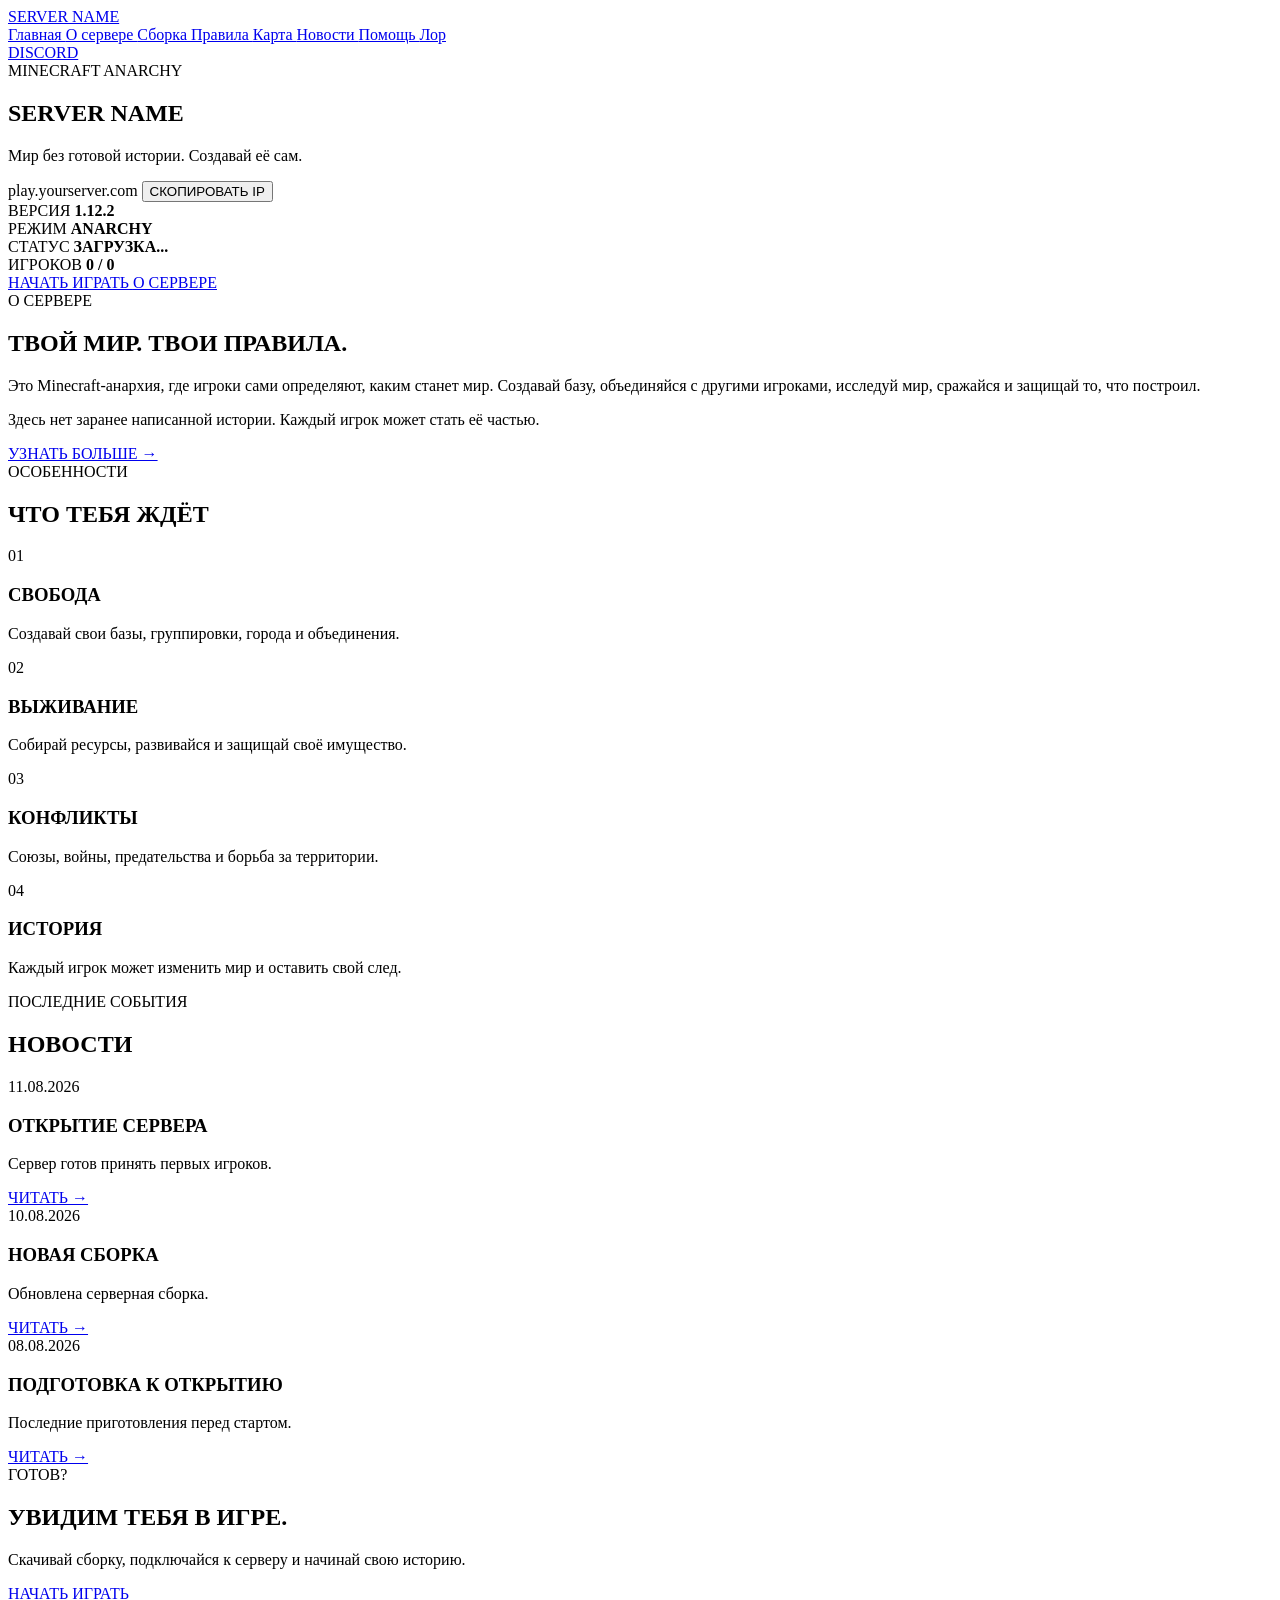
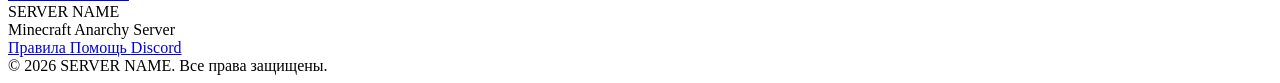
==== index.html @ 8c377132 "Add files via upload" ====
<!DOCTYPE html>
<html lang="ru">
<head>
    <meta charset="UTF-8">
    <meta name="viewport" content="width=device-width, initial-scale=1.0">

    <title>SERVER NAME — Minecraft Anarchy</title>

    <meta name="description" content="Официальный сайт Minecraft-анархия сервера SERVER NAME.">
    <meta name="theme-color" content="#111111">

    <link rel="stylesheet" href="css/style.css">
</head>

<body>

    <!-- ================= HEADER ================= -->

    <header class="header">

        <div class="header-container">

            <a href="index.html" class="logo">
                SERVER NAME
            </a>

            <nav class="navigation">

                <a href="index.html" class="active">
                    Главная
                </a>

                <a href="pages/about.html">
                    О сервере
                </a>

                <a href="pages/assembly.html">
                    Сборка
                </a>

                <a href="pages/rules.html">
                    Правила
                </a>

                <a href="pages/map.html">
                    Карта
                </a>

                <a href="pages/news.html">
                    Новости
                </a>

                <a href="pages/help.html">
                    Помощь
                </a>

                <a href="pages/lore.html">
                    Лор
                </a>

            </nav>

            <a href="#" class="discord-button">
                DISCORD
            </a>

        </div>

    </header>


    <!-- ================= HERO ================= -->

    <main>

        <section class="hero">

            <div class="hero-content">

                <div class="hero-label">
                    MINECRAFT ANARCHY
                </div>

                <h1>
                    SERVER NAME
                </h1>

                <p class="hero-description">
                    Мир без готовой истории.
                    Создавай её сам.
                </p>


                <!-- SERVER IP -->

                <div class="server-ip">

                    <span id="server-ip-text">
                        play.yourserver.com
                    </span>

                    <button id="copy-ip-btn" class="button button-primary">
                        СКОПИРОВАТЬ IP
                    </button>

                </div>

                <!-- 4 КАРТОЧКИ В ОДНОМ БЛОКЕ -->
                <div class="server-info">

                    <div class="info-card">
                        <span>ВЕРСИЯ</span>
                        <strong>1.12.2</strong>
                    </div>

                    <div class="info-card">
                        <span>РЕЖИМ</span>
                        <strong>ANARCHY</strong>
                    </div>

                    <div class="info-card">
                        <span>СТАТУС</span>
                        <strong id="server-status-text">ЗАГРУЗКА...</strong>
                    </div>

                    <div class="info-card">
                        <span>ИГРОКОВ</span>
                        <strong id="online-count">0 / 0</strong>
                    </div>

                </div>


                <!-- BUTTONS -->

                <div class="hero-buttons">

                    <a href="pages/assembly.html" class="button button-primary">
                        НАЧАТЬ ИГРАТЬ
                    </a>

                    <a href="pages/about.html" class="button button-secondary">
                        О СЕРВЕРЕ
                    </a>

                </div>

            </div>

        </section>


        <!-- ================= ABOUT ================= -->

        <section class="about-preview">

            <div class="section-header">

                <span class="section-label">
                    О СЕРВЕРЕ
                </span>

                <h2>
                    ТВОЙ МИР. ТВОИ ПРАВИЛА.
                </h2>

            </div>


            <div class="about-content">

                <p>
                    Это Minecraft-анархия, где игроки сами определяют,
                    каким станет мир. Создавай базу, объединяйся с другими
                    игроками, исследуй мир, сражайся и защищай то,
                    что построил.
                </p>

                <p>
                    Здесь нет заранее написанной истории.
                    Каждый игрок может стать её частью.
                </p>

                <a href="pages/about.html" class="text-link">
                    УЗНАТЬ БОЛЬШЕ →
                </a>

            </div>

        </section>


        <!-- ================= FEATURES ================= -->

        <section class="features">

            <div class="section-header">

                <span class="section-label">
                    ОСОБЕННОСТИ
                </span>

                <h2>
                    ЧТО ТЕБЯ ЖДЁТ
                </h2>

            </div>


            <div class="features-grid">

                <article class="feature-card">
                    <div class="feature-number">01</div>
                    <h3>СВОБОДА</h3>
                    <p>Создавай свои базы, группировки, города и объединения.</p>
                </article>

                <article class="feature-card">
                    <div class="feature-number">02</div>
                    <h3>ВЫЖИВАНИЕ</h3>
                    <p>Собирай ресурсы, развивайся и защищай своё имущество.</p>
                </article>

                <article class="feature-card">
                    <div class="feature-number">03</div>
                    <h3>КОНФЛИКТЫ</h3>
                    <p>Союзы, войны, предательства и борьба за территории.</p>
                </article>

                <article class="feature-card">
                    <div class="feature-number">04</div>
                    <h3>ИСТОРИЯ</h3>
                    <p>Каждый игрок может изменить мир и оставить свой след.</p>
                </article>

            </div>

        </section>


        <!-- ================= NEWS ================= -->

        <section class="news-preview">

            <div class="section-header">

                <span class="section-label">
                    ПОСЛЕДНИЕ СОБЫТИЯ
                </span>

                <h2>
                    НОВОСТИ
                </h2>

            </div>


            <div class="news-grid">

                <article class="news-card">
                    <div class="news-date">11.08.2026</div>
                    <h3>ОТКРЫТИЕ СЕРВЕРА</h3>
                    <p>Сервер готов принять первых игроков.</p>
                    <a href="pages/news.html">ЧИТАТЬ →</a>
                </article>

                <article class="news-card">
                    <div class="news-date">10.08.2026</div>
                    <h3>НОВАЯ СБОРКА</h3>
                    <p>Обновлена серверная сборка.</p>
                    <a href="pages/news.html">ЧИТАТЬ →</a>
                </article>

                <article class="news-card">
                    <div class="news-date">08.08.2026</div>
                    <h3>ПОДГОТОВКА К ОТКРЫТИЮ</h3>
                    <p>Последние приготовления перед стартом.</p>
                    <a href="pages/news.html">ЧИТАТЬ →</a>
                </article>

            </div>

        </section>


        <!-- ================= CTA ================= -->

        <section class="join">

            <div class="join-content">

                <span class="section-label">
                    ГОТОВ?
                </span>

                <h2>
                    УВИДИМ ТЕБЯ В ИГРЕ.
                </h2>

                <p>
                    Скачивай сборку, подключайся к серверу
                    и начинай свою историю.
                </p>

                <a href="pages/assembly.html" class="button button-primary">
                    НАЧАТЬ ИГРАТЬ
                </a>

            </div>

        </section>

    </main>


    <!-- ================= FOOTER ================= -->

    <footer class="footer">

        <div class="footer-container">

            <div class="footer-logo">
                SERVER NAME
            </div>

            <div class="footer-text">
                Minecraft Anarchy Server
            </div>

            <div class="footer-links">

                <a href="pages/rules.html">
                    Правила
                </a>

                <a href="pages/help.html">
                    Помощь
                </a>

                <a href="#">
                    Discord
                </a>

            </div>

        </div>

        <div class="copyright">
            © 2026 SERVER NAME. Все права защищены.
        </div>

    </footer>


    <!-- ================= JAVASCRIPT ================= -->

    <script src="js/main.js"></script>

</body>
</html>
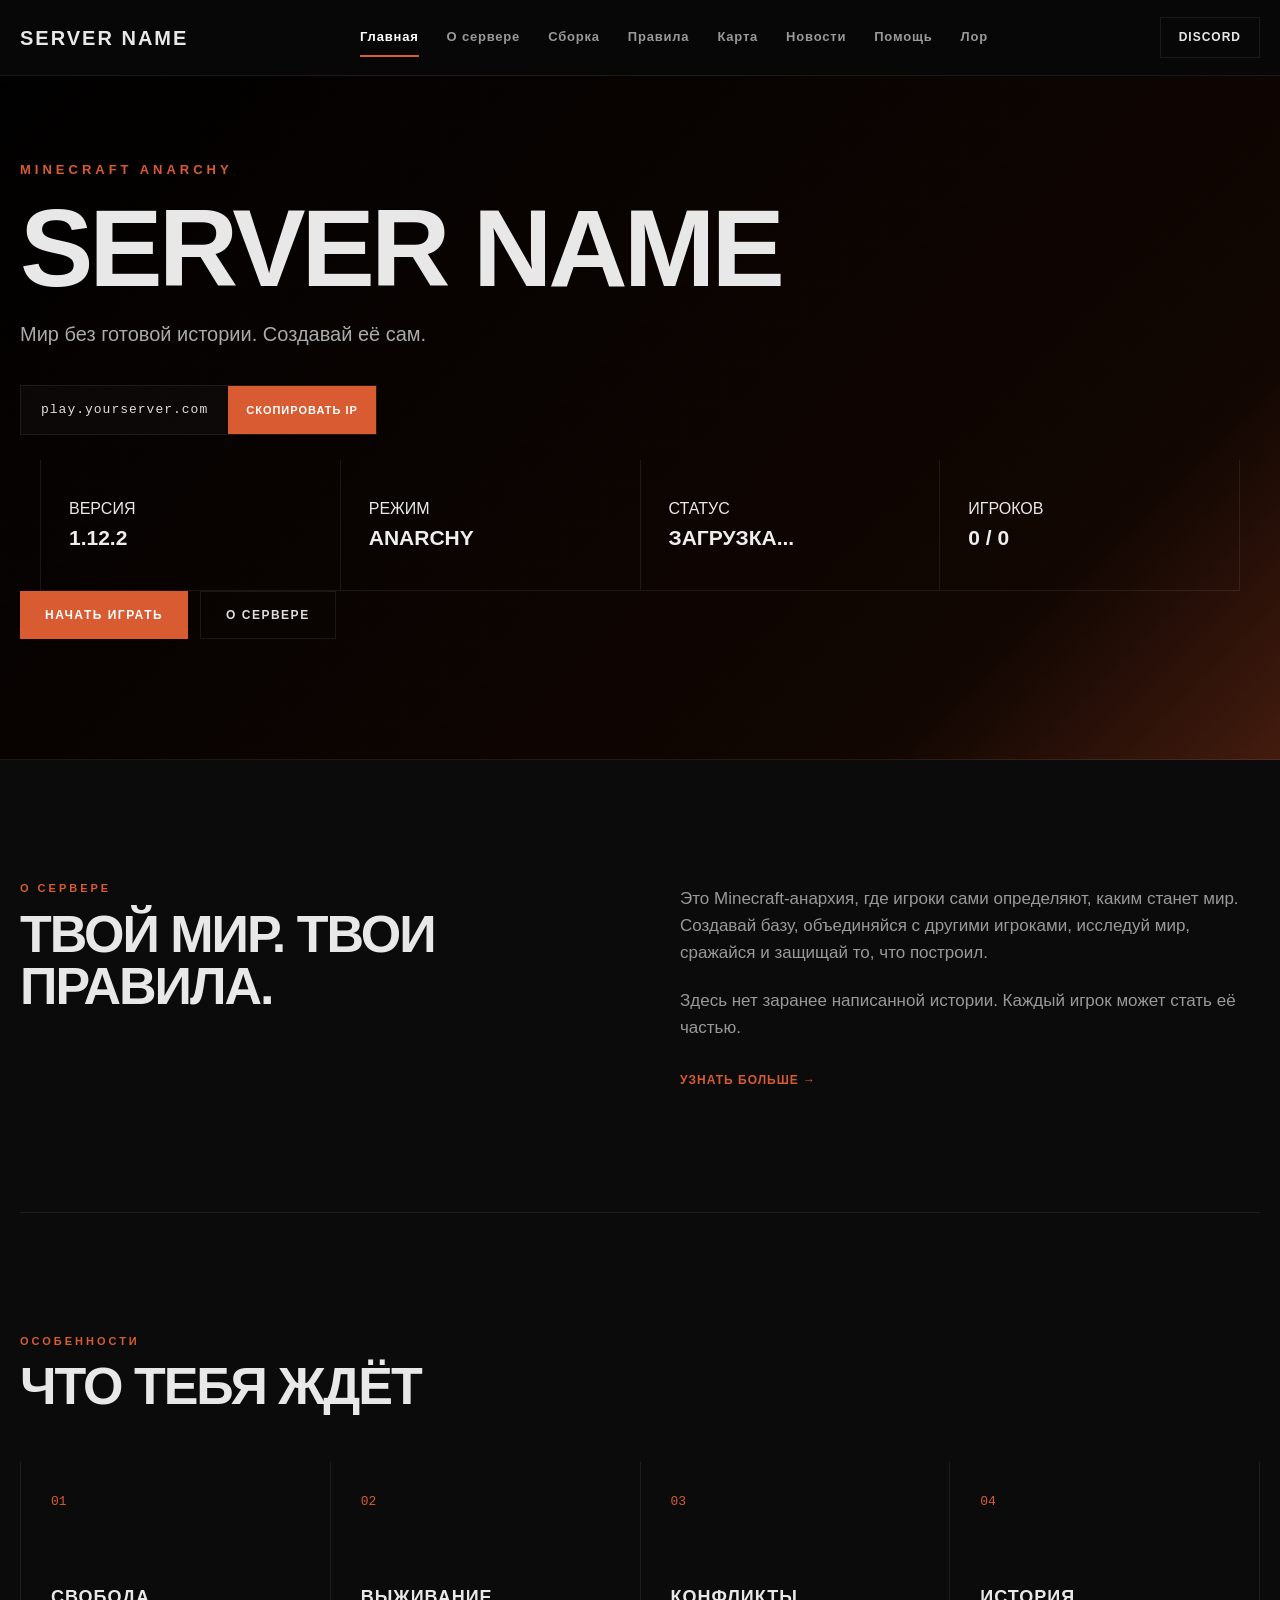
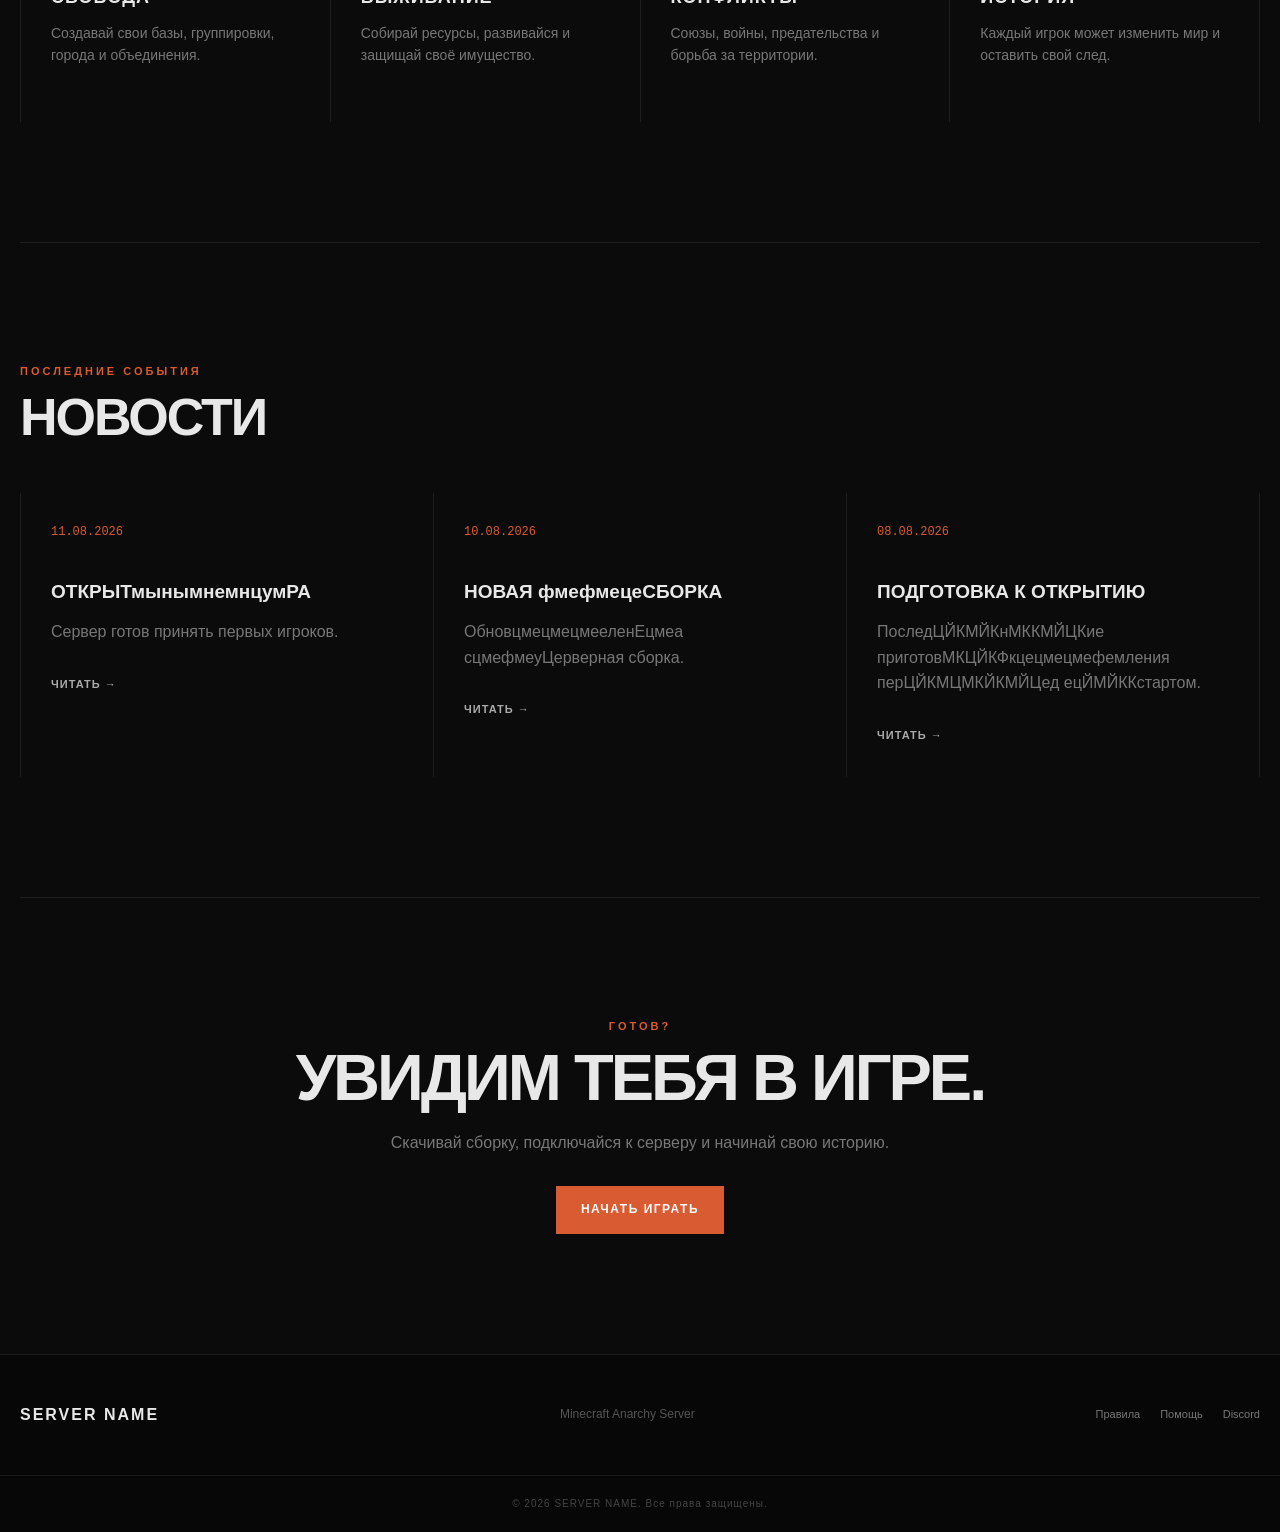
==== commit fa8fd816: "Restore index.html with original content" ====
--- a/index.html
+++ b/index.html
@@ -259,22 +259,22 @@
 
                 <article class="news-card">
                     <div class="news-date">11.08.2026</div>
-                    <h3>ОТКРЫТИЕ СЕРВЕРА</h3>
+                    <h3>ОТКРЫТмынымнемнцумРА</h3>
                     <p>Сервер готов принять первых игроков.</p>
                     <a href="pages/news.html">ЧИТАТЬ →</a>
                 </article>
 
                 <article class="news-card">
                     <div class="news-date">10.08.2026</div>
-                    <h3>НОВАЯ СБОРКА</h3>
-                    <p>Обновлена серверная сборка.</p>
+                    <h3>НОВАЯ фмефмецеСБОРКА</h3>
+                    <p>ОбновцмецмецмееленЕцмеа сцмефмеуЦерверная сборка.</p>
                     <a href="pages/news.html">ЧИТАТЬ →</a>
                 </article>
 
                 <article class="news-card">
                     <div class="news-date">08.08.2026</div>
                     <h3>ПОДГОТОВКА К ОТКРЫТИЮ</h3>
-                    <p>Последние приготовления перед стартом.</p>
+                    <p>ПоследЦЙКМЙКнМККМЙЦКие приготовМКЦЙКФкцецмецмефемления перЦЙКМЦМКЙКМЙЦед ецЙМЙККстартом.</p>
                     <a href="pages/news.html">ЧИТАТЬ →</a>
                 </article>
 
@@ -357,4 +357,4 @@
     <script src="js/main.js"></script>
 
 </body>
-</html>+</html>
--- a/css/style.css
+++ b/css/style.css
@@ -0,0 +1,908 @@
+/* =========================================================
+   SERVER WEBSITE — MAIN STYLE
+   ========================================================= */
+
+/* ================= RESET ================= */
+
+* {
+    margin: 0;
+    padding: 0;
+    box-sizing: border-box;
+}
+
+html {
+    scroll-behavior: smooth;
+}
+
+body {
+    background: #0b0b0b;
+    color: #e8e8e8;
+    font-family: Arial, Helvetica, sans-serif;
+    line-height: 1.6;
+    overflow-x: hidden;
+}
+
+a {
+    color: inherit;
+    text-decoration: none;
+}
+
+button {
+    font-family: inherit;
+}
+
+
+/* ================= VARIABLES ================= */
+
+:root {
+    --background: #0b0b0b;
+    --background-light: #111111;
+    --background-card: #151515;
+
+    --text: #eeeeee;
+    --text-muted: #888888;
+
+    --accent: #d85b32;
+    --accent-dark: #9e351d;
+
+    --border: rgba(255, 255, 255, 0.08);
+
+    --max-width: 1250px;
+}
+
+
+/* ================= HEADER ================= */
+
+.header {
+    position: fixed;
+    top: 0;
+    left: 0;
+
+    width: 100%;
+    height: 76px;
+
+    z-index: 1000;
+
+    background: rgba(8, 8, 8, 0.92);
+    border-bottom: 1px solid var(--border);
+
+    backdrop-filter: blur(12px);
+}
+
+.header-container {
+    width: min(var(--max-width), calc(100% - 40px));
+    height: 100%;
+
+    margin: auto;
+
+    display: flex;
+    align-items: center;
+    justify-content: space-between;
+}
+
+
+/* ================= LOGO ================= */
+
+.logo {
+    font-size: 20px;
+    font-weight: 900;
+    letter-spacing: 2px;
+
+    white-space: nowrap;
+}
+
+.logo:hover {
+    color: var(--accent);
+}
+
+
+/* ================= NAVIGATION ================= */
+
+.navigation {
+    display: flex;
+    align-items: center;
+    gap: 28px;
+}
+
+.navigation a {
+    position: relative;
+
+    color: #999;
+    font-size: 13px;
+    font-weight: 700;
+
+    letter-spacing: 0.8px;
+
+    transition: 0.25s ease;
+}
+
+.navigation a:hover,
+.navigation a.active {
+    color: #fff;
+}
+
+.navigation a.active::after {
+    content: "";
+
+    position: absolute;
+
+    left: 0;
+    right: 0;
+    bottom: -9px;
+
+    height: 2px;
+
+    background: var(--accent);
+}
+
+
+/* ================= DISCORD ================= */
+
+.discord-button {
+    padding: 10px 18px;
+
+    border: 1px solid var(--border);
+
+    font-size: 12px;
+    font-weight: 800;
+
+    letter-spacing: 1px;
+
+    transition: 0.25s ease;
+}
+
+.discord-button:hover {
+    background: var(--accent);
+    border-color: var(--accent);
+
+    color: #fff;
+}
+
+
+/* ================= HERO ================= */
+
+.hero {
+    min-height: 760px;
+
+    position: relative;
+
+    display: flex;
+    align-items: center;
+
+    padding: 120px 20px 80px;
+
+    background:
+        linear-gradient(
+            90deg,
+            rgba(0, 0, 0, 0.95),
+            rgba(0, 0, 0, 0.65),
+            rgba(0, 0, 0, 0.9)
+        ),
+        radial-gradient(
+            circle at 70% 45%,
+            rgba(216, 91, 50, 0.13),
+            transparent 45%
+        );
+
+    border-bottom: 1px solid var(--border);
+}
+
+.hero::before {
+    content: "";
+
+    position: absolute;
+
+    inset: 0;
+
+    pointer-events: none;
+
+    background-image:
+        linear-gradient(
+            rgba(255, 255, 255, 0.018) 1px,
+            transparent 1px
+        ),
+        linear-gradient(
+            90deg,
+            rgba(255, 255, 255, 0.018) 1px,
+            transparent 1px
+        );
+
+    background-size: 40px 40px;
+
+    opacity: 0.35;
+}
+
+.hero-content {
+    position: relative;
+
+    width: min(var(--max-width), 100%);
+
+    margin: auto;
+}
+
+
+/* ================= HERO TEXT ================= */
+
+.hero-label {
+    margin-bottom: 15px;
+
+    color: var(--accent);
+
+    font-size: 13px;
+    font-weight: 900;
+
+    letter-spacing: 4px;
+}
+
+.hero h1 {
+    margin-bottom: 18px;
+
+    font-size: clamp(52px, 9vw, 110px);
+
+    line-height: 0.95;
+
+    font-weight: 900;
+
+    letter-spacing: -4px;
+
+    text-transform: uppercase;
+}
+
+.hero-description {
+    max-width: 520px;
+
+    margin-bottom: 35px;
+
+    color: #aaa;
+
+    font-size: 20px;
+}
+
+
+/* ================= SERVER IP ================= */
+
+.server-ip {
+    width: fit-content;
+
+    display: flex;
+    align-items: center;
+
+    margin-bottom: 25px;
+
+    border: 1px solid var(--border);
+
+    background: rgba(255, 255, 255, 0.025);
+}
+
+.server-ip span {
+    padding: 13px 20px;
+
+    font-family: monospace;
+
+    color: #ddd;
+
+    letter-spacing: 1px;
+}
+
+.server-ip button {
+    height: 100%;
+
+    padding: 13px 18px;
+
+    border: none;
+
+    background: var(--accent);
+
+    color: white;
+
+    cursor: pointer;
+
+    font-size: 11px;
+    font-weight: 900;
+
+    letter-spacing: 1px;
+
+    transition: 0.25s ease;
+}
+
+.server-ip button:hover {
+    background: var(--accent-dark);
+}
+
+
+/* ================= BUTTONS ================= */
+
+.hero-buttons {
+    display: flex;
+    gap: 12px;
+}
+
+.button {
+    display: inline-flex;
+
+    align-items: center;
+    justify-content: center;
+
+    min-height: 48px;
+
+    padding: 0 25px;
+
+    font-size: 12px;
+    font-weight: 900;
+
+    letter-spacing: 1.5px;
+
+    transition: 0.25s ease;
+}
+
+.button-primary {
+    background: var(--accent);
+
+    color: #fff;
+}
+
+.button-primary:hover {
+    background: var(--accent-dark);
+
+    transform: translateY(-2px);
+}
+
+.button-secondary {
+    border: 1px solid var(--border);
+
+    color: #ddd;
+}
+
+.button-secondary:hover {
+    background: #fff;
+
+    color: #111;
+}
+
+
+/* ================= SERVER INFO ================= */
+
+.server-info {
+    width: min(var(--max-width), calc(100% - 40px));
+
+    margin: 0 auto;
+
+    display: grid;
+
+    grid-template-columns: repeat(4, 1fr);
+
+    border-left: 1px solid var(--border);
+    border-bottom: 1px solid var(--border);
+}
+
+.info-card {
+    min-height: 130px;
+
+    padding: 28px;
+
+    display: flex;
+    flex-direction: column;
+    justify-content: center;
+
+    border-right: 1px solid var(--border);
+}
+
+.info-title {
+    margin-bottom: 6px;
+
+    color: #666;
+
+    font-size: 10px;
+    font-weight: 900;
+
+    letter-spacing: 2px;
+}
+
+.info-card strong {
+    color: #eee;
+
+    font-size: 21px;
+}
+
+.info-card .online {
+    color: #62c56c;
+}
+
+
+/* ================= GENERAL SECTIONS ================= */
+
+.about-preview,
+.features,
+.news-preview,
+.join {
+    width: min(var(--max-width), calc(100% - 40px));
+
+    margin: auto;
+
+    padding: 120px 0;
+}
+
+.section-header {
+    margin-bottom: 50px;
+}
+
+.section-label {
+    display: block;
+
+    margin-bottom: 10px;
+
+    color: var(--accent);
+
+    font-size: 11px;
+    font-weight: 900;
+
+    letter-spacing: 3px;
+}
+
+.section-header h2 {
+    font-size: clamp(30px, 5vw, 52px);
+
+    line-height: 1;
+
+    letter-spacing: -2px;
+}
+
+
+/* ================= ABOUT ================= */
+
+.about-preview {
+    display: grid;
+
+    grid-template-columns: 1fr 1fr;
+
+    gap: 80px;
+
+    border-bottom: 1px solid var(--border);
+}
+
+.about-content {
+    padding-top: 5px;
+}
+
+.about-content p {
+    margin-bottom: 20px;
+
+    color: #999;
+
+    font-size: 17px;
+}
+
+.text-link {
+    display: inline-block;
+
+    margin-top: 10px;
+
+    color: var(--accent);
+
+    font-size: 12px;
+    font-weight: 900;
+
+    letter-spacing: 1px;
+}
+
+.text-link:hover {
+    color: #fff;
+}
+
+
+/* ================= FEATURES ================= */
+
+.features {
+    border-bottom: 1px solid var(--border);
+}
+
+.features-grid {
+    display: grid;
+
+    grid-template-columns: repeat(4, 1fr);
+
+    border-left: 1px solid var(--border);
+}
+
+.feature-card {
+    min-height: 260px;
+
+    padding: 30px;
+
+    border-right: 1px solid var(--border);
+
+    transition: 0.3s ease;
+}
+
+.feature-card:hover {
+    background: var(--background-light);
+}
+
+.feature-number {
+    margin-bottom: 70px;
+
+    color: var(--accent);
+
+    font-family: monospace;
+
+    font-size: 13px;
+}
+
+.feature-card h3 {
+    margin-bottom: 10px;
+
+    font-size: 18px;
+
+    letter-spacing: 1px;
+}
+
+.feature-card p {
+    color: #777;
+
+    font-size: 14px;
+}
+
+
+/* ================= NEWS ================= */
+
+.news-preview {
+    border-bottom: 1px solid var(--border);
+}
+
+.news-grid {
+    display: grid;
+
+    grid-template-columns: repeat(3, 1fr);
+
+    border-left: 1px solid var(--border);
+}
+
+.news-card {
+    min-height: 260px;
+
+    padding: 30px;
+
+    border-right: 1px solid var(--border);
+
+    transition: 0.3s ease;
+}
+
+.news-card:hover {
+    background: var(--background-light);
+}
+
+.news-date {
+    margin-bottom: 35px;
+
+    color: var(--accent);
+
+    font-family: monospace;
+
+    font-size: 12px;
+}
+
+.news-card h3 {
+    margin-bottom: 12px;
+
+    font-size: 19px;
+}
+
+.news-card p {
+    margin-bottom: 25px;
+
+    color: #777;
+}
+
+.news-card a {
+    color: #aaa;
+
+    font-size: 11px;
+    font-weight: 900;
+
+    letter-spacing: 1px;
+}
+
+.news-card a:hover {
+    color: var(--accent);
+}
+
+
+/* ================= JOIN ================= */
+
+.join {
+    text-align: center;
+}
+
+.join-content {
+    max-width: 700px;
+
+    margin: auto;
+}
+
+.join h2 {
+    margin-bottom: 20px;
+
+    font-size: clamp(35px, 6vw, 65px);
+
+    line-height: 1;
+
+    letter-spacing: -3px;
+}
+
+.join p {
+    margin-bottom: 30px;
+
+    color: #777;
+}
+
+
+/* ================= FOOTER ================= */
+
+.footer {
+    border-top: 1px solid var(--border);
+
+    background: #070707;
+}
+
+.footer-container {
+    width: min(var(--max-width), calc(100% - 40px));
+
+    min-height: 120px;
+
+    margin: auto;
+
+    display: flex;
+    align-items: center;
+    justify-content: space-between;
+
+    gap: 30px;
+}
+
+.footer-logo {
+    font-weight: 900;
+
+    letter-spacing: 2px;
+}
+
+.footer-text {
+    color: #555;
+
+    font-size: 12px;
+}
+
+.footer-links {
+    display: flex;
+    gap: 20px;
+}
+
+.footer-links a {
+    color: #777;
+
+    font-size: 11px;
+}
+
+.footer-links a:hover {
+    color: #fff;
+}
+
+.copyright {
+    padding: 20px;
+
+    border-top: 1px solid var(--border);
+
+    color: #444;
+
+    text-align: center;
+
+    font-size: 10px;
+
+    letter-spacing: 1px;
+}
+
+
+/* =========================================================
+   RESPONSIVE
+   ========================================================= */
+
+@media (max-width: 1000px) {
+
+    .navigation {
+        gap: 15px;
+    }
+
+    .navigation a {
+        font-size: 11px;
+    }
+
+    .features-grid {
+        grid-template-columns: repeat(2, 1fr);
+    }
+
+    .news-grid {
+        grid-template-columns: 1fr;
+    }
+
+}
+
+
+@media (max-width: 800px) {
+
+    .navigation {
+        display: none;
+    }
+
+    .hero {
+        min-height: 650px;
+    }
+
+    .server-info {
+        grid-template-columns: repeat(2, 1fr);
+    }
+
+    .about-preview {
+        grid-template-columns: 1fr;
+
+        gap: 20px;
+    }
+
+    .features-grid {
+        grid-template-columns: 1fr;
+    }
+
+    .footer-container {
+        flex-direction: column;
+
+        align-items: flex-start;
+
+        padding: 35px 0;
+    }
+
+}
+
+
+@media (max-width: 550px) {
+
+    .header-container {
+        width: calc(100% - 30px);
+    }
+
+    .discord-button {
+        display: none;
+    }
+
+    .hero {
+        padding-left: 15px;
+        padding-right: 15px;
+    }
+
+    .hero h1 {
+        font-size: 55px;
+
+        letter-spacing: -3px;
+    }
+
+    .hero-description {
+        font-size: 17px;
+    }
+
+    .server-ip {
+        width: 100%;
+
+        flex-direction: column;
+        align-items: stretch;
+    }
+
+    .server-ip span {
+        text-align: center;
+    }
+
+    .server-ip button {
+        width: 100%;
+    }
+
+    .hero-buttons {
+        flex-direction: column;
+    }
+
+    .button {
+        width: 100%;
+    }
+
+    .server-info {
+        width: 100%;
+    }
+
+    .info-card {
+        padding: 20px;
+
+        min-height: 110px;
+    }
+
+    .about-preview,
+    .features,
+    .news-preview,
+    .join {
+        width: calc(100% - 30px);
+
+        padding: 80px 0;
+    }
+
+}
+/* =========================================================
+   LIVE GRADIENT ANIMATION (BLACK-ORANGE)
+   ========================================================= */
+
+/* Создаем анимацию перемещения фонового градиента */
+@keyframes liveGradient {
+    0% {
+        background-position: 0% 50%;
+    }
+    50% {
+        background-position: 100% 50%;
+    }
+    100% {
+        background-position: 0% 50%;
+    }
+}
+
+/* Применяем анимированный градиент к блоку Hero */
+.hero {
+    background: linear-gradient(
+        -45deg,
+        #050505,
+        #120804,
+        #2a0f05,
+        #d85b32,
+        #110602,
+        #000000
+    ) !important;
+    background-size: 400% 400% !important;
+    animation: liveGradient 12s ease infinite !important;
+    /* =========================================================
+   BACKGROUND WITH LIVE GRADIENT OVERLAY
+   ========================================================= */
+
+/* 1. Анимация движения градиента */
+@keyframes liveGradient {
+    0% {
+        background-position: 0% 50%;
+    }
+    50% {
+        background-position: 100% 50%;
+    }
+    100% {
+        background-position: 0% 50%;
+    }
+}
+
+/* =========================================================
+   HERO BACKGROUND + ANIMATED GRADIENT OVERLAY
+   ========================================================= */
+
+@keyframes liveGradient {
+    0% { background-position: 0% 50%; }
+    50% { background-position: 100% 50%; }
+    100% { background-position: 0% 50%; }
+}
+
+.hero {
+    position: relative;
+    background-color: #0d0d0d;
+    
+    /* Слой градиента + Слой картинки */
+    background-image: 
+        linear-gradient(
+            -45deg,
+            rgba(5, 5, 5, 0.70),
+            rgba(18, 8, 4, 0.60),
+            rgba(216, 91, 50, 0.45),
+            rgba(10, 5, 2, 0.75)
+        ),
+        url('../images/bg.jpg') !important;
+
+    background-size: 300% 300%, cover !important;
+    background-position: 0% 50%, center center !important;
+    background-repeat: no-repeat !important;
+    animation: liveGradient 12s ease infinite !important;
+}
+}
